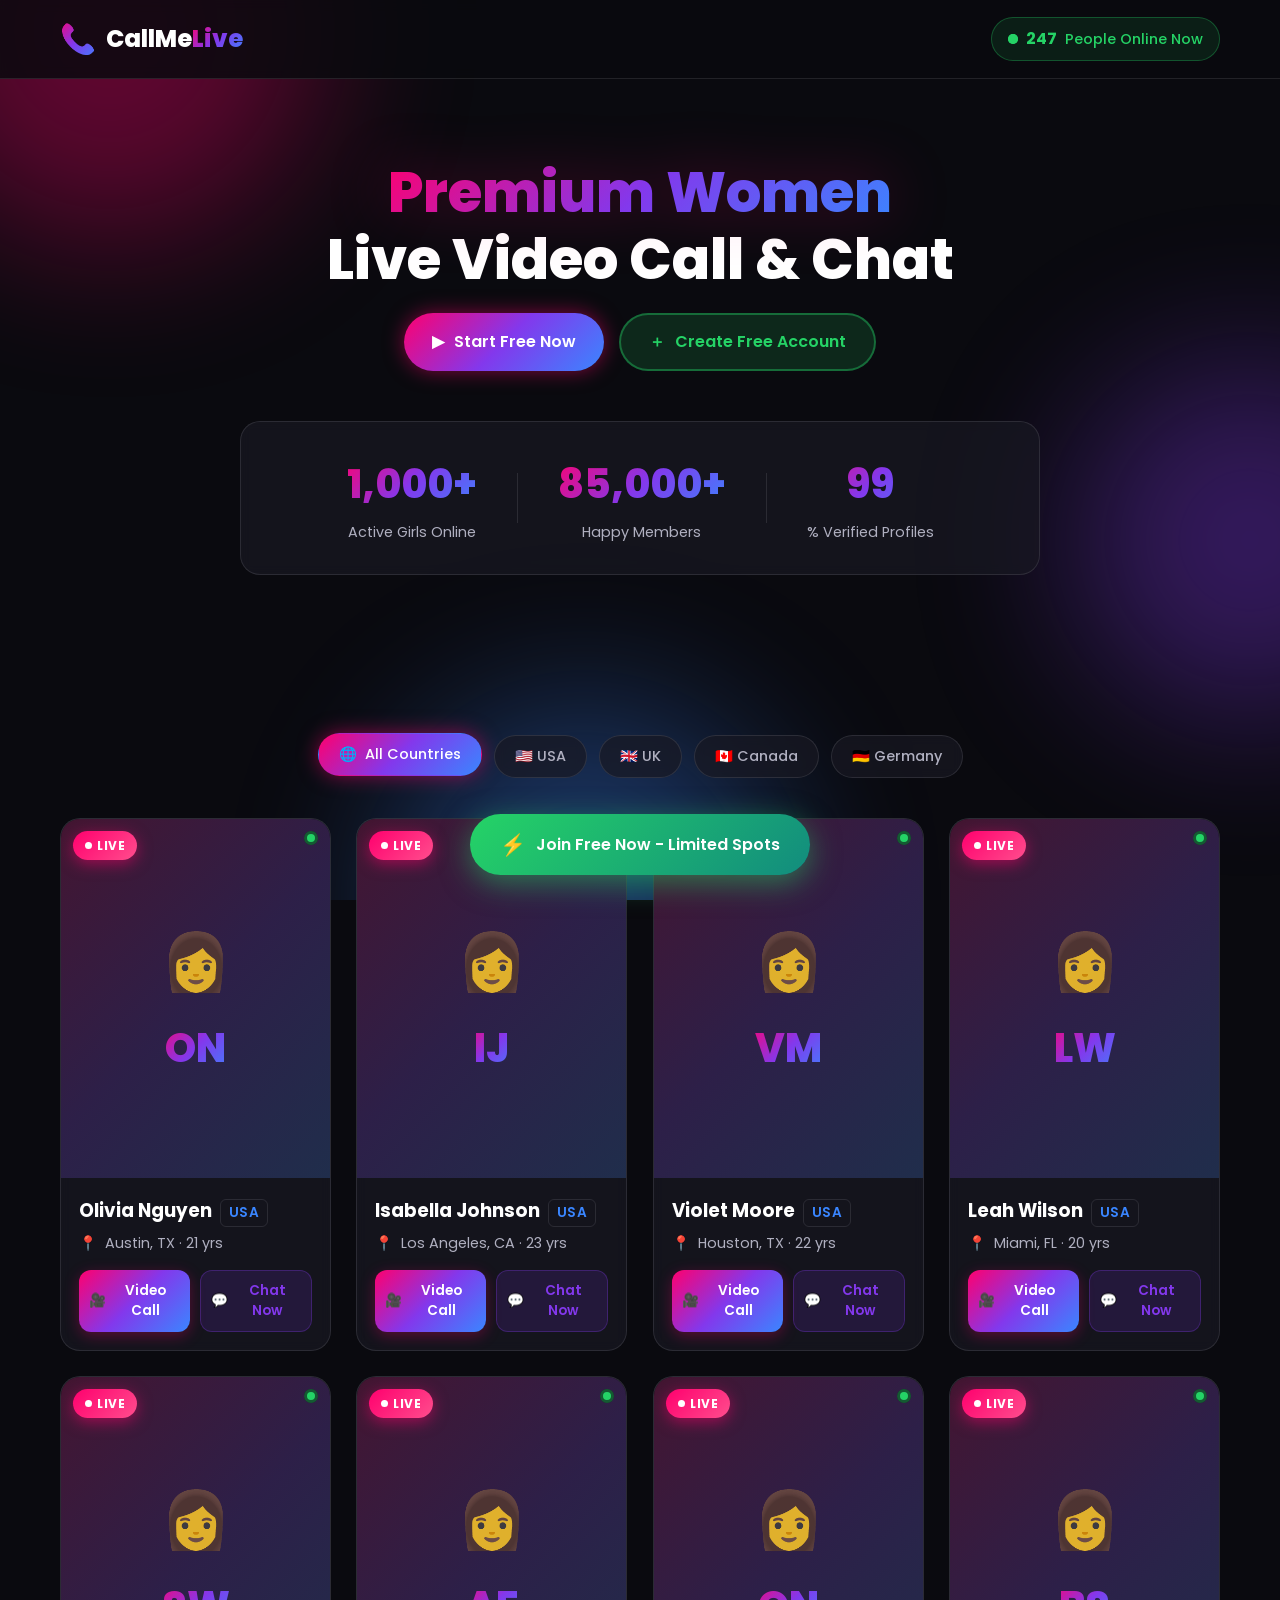
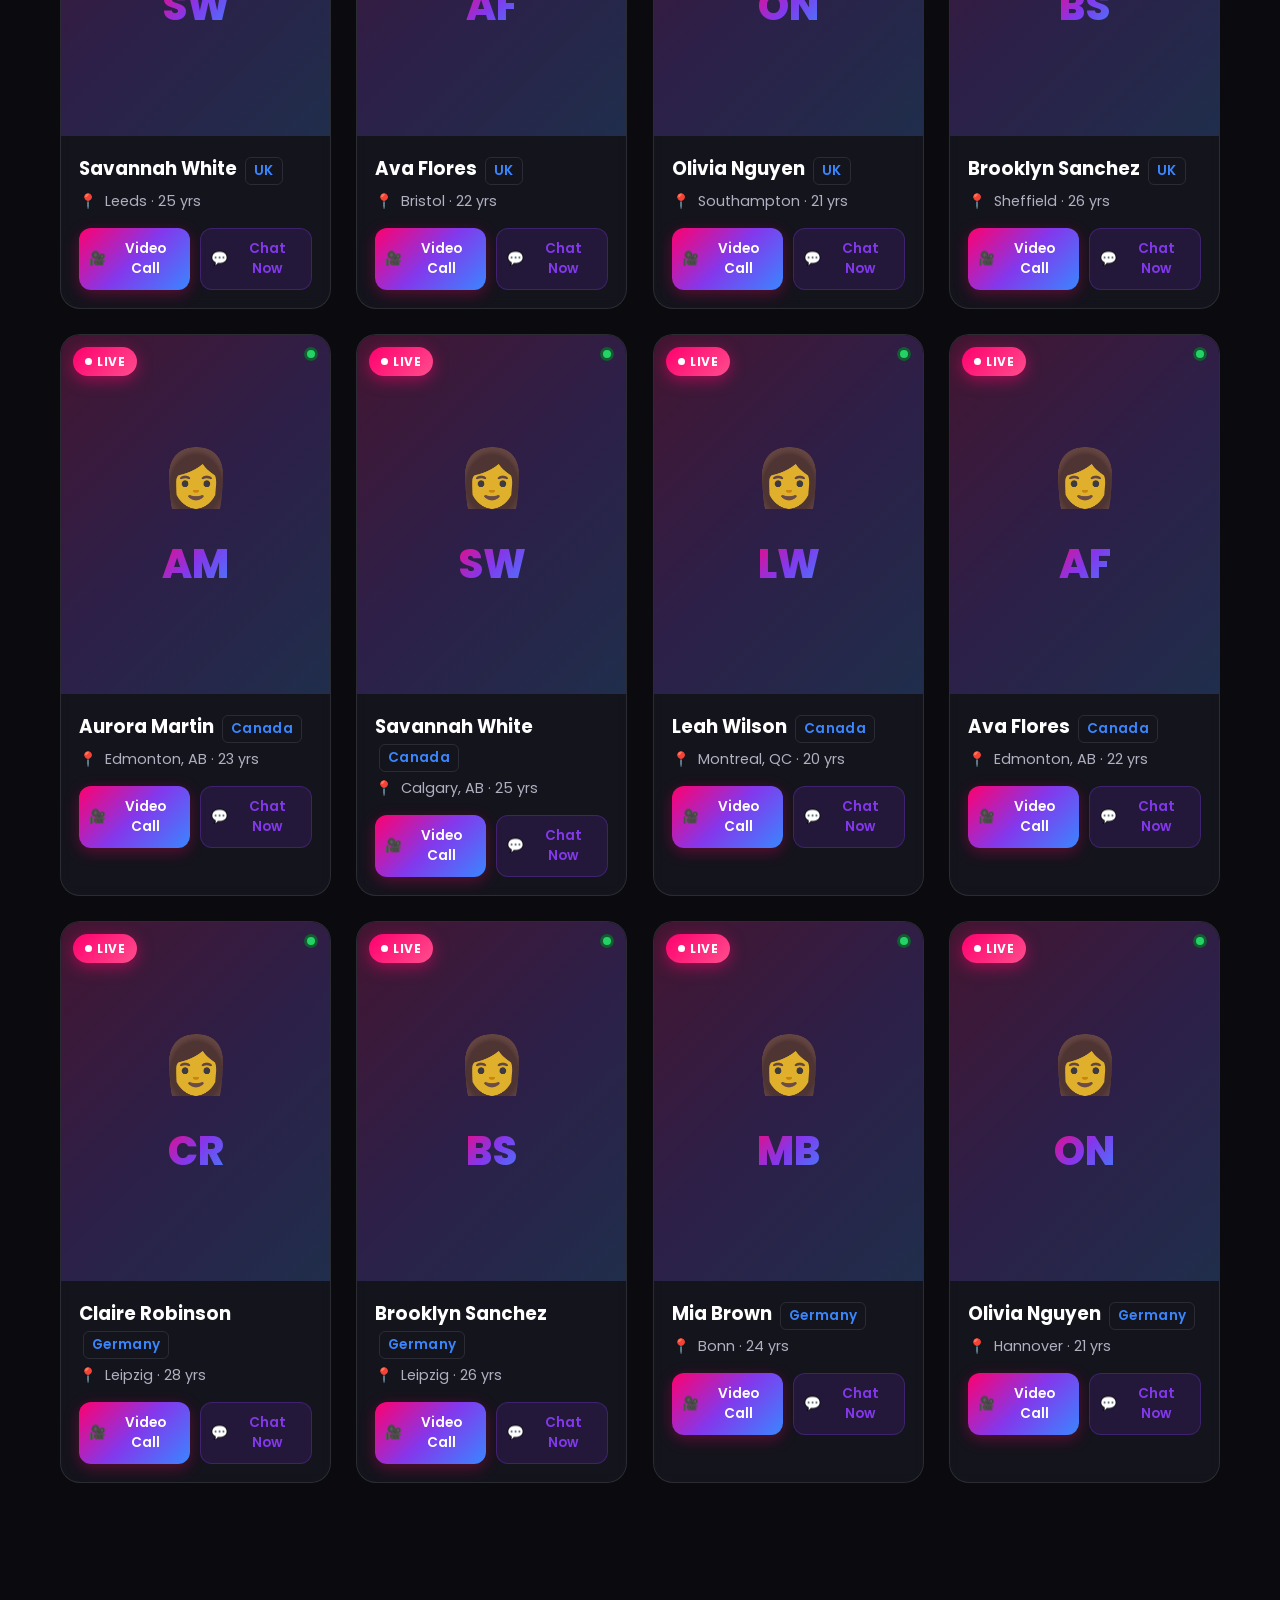
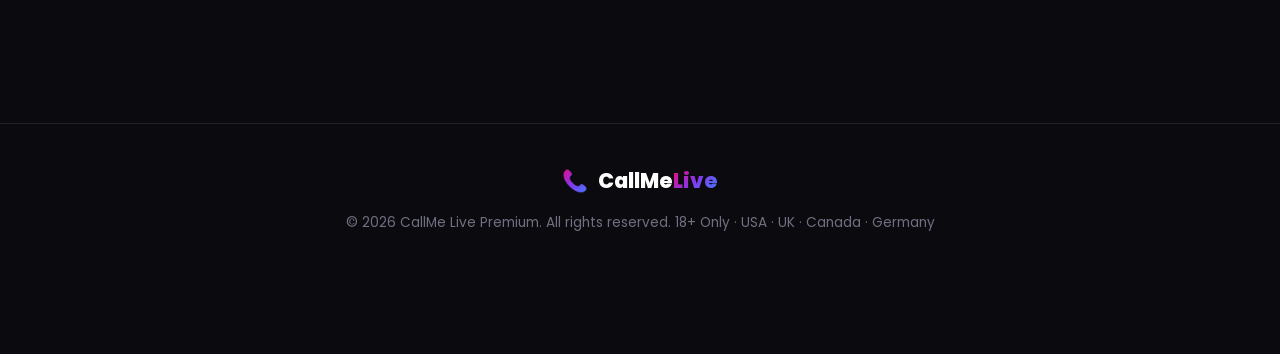
==== index.html @ 384d38f8 "Remove ad placement from dashboard and place banner before countries" ====
<!DOCTYPE html>
<html lang="en">
<head>
    <meta charset="UTF-8">
    <meta name="viewport" content="width=device-width, initial-scale=1.0">
    <meta name="description" content="Meet real women from USA, UK, Canada & Germany. Live video call, voice chat and connect with verified singles online 24/7. Free signup today.">
    <meta name="keywords" content="live call, video chat, USA girls, UK women, Canada dating, Germany singles, online dating, video call dating, meet women online">
    <meta name="author" content="CallMe Live - Premium International Dating">
    <meta property="og:title" content="CallMe Live - USA, UK, CA, DE Real Women Video Call">
    <meta property="og:description" content="1000+ verified women online now from USA, UK, Canada and Germany. Live video chat & dating 24x7. Join free now.">
    <meta property="og:type" content="website">
    <meta property="og:locale" content="en_US">
    <meta name="theme-color" content="#0a0a0f">
    <meta http-equiv="x-dns-prefetch-control" content="on">
    <link rel="dns-prefetch" href="//fonts.googleapis.com">
    <link rel="dns-prefetch" href="//fonts.gstatic.com">
    <link rel="preconnect" href="https://fonts.gstatic.com" crossorigin>
    <link rel="preconnect" href="https://images.unsplash.com" crossorigin>
    <title>CallMe Live - USA UK Canada Germany Real Women Video Chat</title>
    <link rel="stylesheet" href="styles.css?v=portrait-call-side-ads-ready-20260917" media="all">
    <link href="https://fonts.googleapis.com/css2?family=Poppins:wght@400;500;600;700;800&display=swap" rel="stylesheet" media="print" onload="this.media='all'">
    <noscript><link href="https://fonts.googleapis.com/css2?family=Poppins:wght@400;500;600;700;800&display=swap" rel="stylesheet"></noscript>
    <style>
        .fai{display:inline-block;width:1em;height:1em;stroke-width:0;stroke:currentColor;fill:currentColor;flex-shrink:0}
        .skeleton{background:linear-gradient(90deg,#1a1a24 25%,#232332 50%,#1a1a24 75%);background-size:200% 100%;animation:skel 1.4s infinite}
        @keyframes skel{0%{background-position:200% 0}100%{background-position:-200% 0}}
        img:not([src]),img[src=""]{visibility:hidden}
    </style>
</head>
<body>
    <div class="bg-animation">
        <div class="orb orb-1"></div>
        <div class="orb orb-2"></div>
        <div class="orb orb-3"></div>
    </div>
    <header class="header">
        <div class="container">
            <nav class="navbar">
                <div class="logo">
                    <span class="logo-icon" aria-hidden="true">📞</span>
                    <span>CallMe<span class="accent">Live</span></span>
                </div>
                <div id="topHeaderAd" class="header-ad" aria-label="Advertisement" hidden></div>
                <div class="online-badge">
                    <span class="pulse-dot"></span>
                    <span id="onlineCount">218</span> People Online Now
                </div>
            </nav>
        </div>
    </header>

    <section class="hero">
        <div class="container">
            <div class="hero-content">
                <h1 class="hero-title">
                    <span class="gradient-text">Premium Women</span>
                    <br>
                    Live Video Call & Chat
                </h1>
                <div class="hero-actions">
                    <a href="#profiles" class="btn btn-primary">
                        <span aria-hidden="true">▶</span>
                        Start Free Now
                    </a>
                    <a href="#" class="btn btn-secondary" data-action="signup">
                        <span aria-hidden="true">＋</span>
                        Create Free Account
                    </a>
                </div>
                <div class="hero-stats">
                    <div class="stat">
                        <div class="stat-number" data-target="1000">0</div>
                        <div class="stat-label">Active Girls Online</div>
                    </div>
                    <div class="stat-divider"></div>
                    <div class="stat">
                        <div class="stat-number" data-target="85000">0</div>
                        <div class="stat-label">Happy Members</div>
                    </div>
                    <div class="stat-divider"></div>
                    <div class="stat">
                        <div class="stat-number" data-target="99">0</div>
                        <div class="stat-label">% Verified Profiles</div>
                    </div>
                </div>
            </div>
        </div>
    </section>

    <section class="profiles-section" id="profiles">
        <div class="container">
            <aside id="leftSidebarAd" class="sidebar-ad sidebar-ad-left" aria-label="Advertisement" hidden></aside>
            <div id="beforeCountriesAd" class="ad-banner" aria-label="Advertisement">
                <script type="text/javascript">
                    atOptions = {
                        'key' : 'ae982778cb9108a109815c7308549741',
                        'format' : 'iframe',
                        'height' : 90,
                        'width' : 728,
                        'params' : {}
                    };
                </script>
                <script type="text/javascript" src="https://www.highrevenueformat.com/ae982778cb9108a109815c7308549741/invoke.js"></script>
            </div>
            <div class="country-filters" id="countryFilters">
                <button class="filter-btn active" data-country="all">
                    <span aria-hidden="true">🌐</span> All Countries
                </button>
                <button class="filter-btn" data-country="usa">
                    🇺🇸 USA
                </button>
                <button class="filter-btn" data-country="uk">
                    🇬🇧 UK
                </button>
                <button class="filter-btn" data-country="canada">
                    🇨🇦 Canada
                </button>
                <button class="filter-btn" data-country="germany">
                    🇩🇪 Germany
                </button>
            </div>

            <aside id="rightSidebarAd" class="sidebar-ad sidebar-ad-right" aria-label="Advertisement" hidden></aside>

            <div class="profiles-grid" id="profilesGrid">
            </div>
            <div id="bottomAd" class="ad-banner bottom-ad" aria-label="Advertisement" hidden></div>
        </div>
    </section>

    <!--
    <section class="features-section">
        <div class="container">
            <div class="section-header">
                <h2 class="section-title">
                    <span class="emoji glow-yellow">👑</span>
                    Why Choose CallMe Live Premium?
                </h2>
            </div>
            <div class="features-grid">
                <div class="feature-card">
                    <div class="feature-icon glow-purple">
                        <span aria-hidden="true">🔒</span>
                    </div>
                    <h3>100% Private & Secure</h3>
                    <p>End-to-end encrypted calls. Your personal data and identity stay protected at all times.</p>
                </div>
                <div class="feature-card">
                    <div class="feature-icon glow-pink">
                        <span aria-hidden="true">🎥</span>
                    </div>
                    <h3>HD Video Calling</h3>
                    <p>Crystal clear high-definition video calls with no lag. Connect face-to-face anytime, anywhere.</p>
                </div>
                <div class="feature-card">
                    <div class="feature-icon glow-green">
                        <span aria-hidden="true">✅</span>
                    </div>
                    <h3>ID Verified Members</h3>
                    <p>Every profile is manually verified with photo ID. No fake profiles. No bots. Only real people.</p>
                </div>
                <div class="feature-card">
                    <div class="feature-icon glow-blue">
                        <span aria-hidden="true">🌍</span>
                    </div>
                    <h3>Premium Countries Only</h3>
                    <p>Exclusively for USA, UK, Canada & Germany. Meet English-speaking women from top-tier countries.</p>
                </div>
            </div>
        </div>
    </section>
    -->

    <div class="sticky-whatsapp">
        <a href="#" class="wa-btn" data-action="sticky-join">
            <span aria-hidden="true">⚡</span>
            <span>Join Free Now - Limited Spots</span>
        </a>
    </div>

    <aside class="message-popup" id="messagePopup" aria-live="polite" aria-label="New message">
        <button class="popup-close" type="button" aria-label="Close message" data-action="popup-close">&times;</button>
        <div class="popup-profile">
            <img class="popup-avatar" id="popupAvatar" alt="Online profile">
            <div>
                <strong id="popupName">Ava</strong>
                <span class="popup-online"><span class="online-dot"></span> Online now</span>
            </div>
        </div>
        <p id="popupMessage">Hi! I just came online. Want to say hello?</p>
        <div class="popup-actions">
            <a href="#" class="popup-btn popup-reply" data-action="popup-reply">💬 Reply Now</a>
            <a href="#" class="popup-btn popup-call" data-action="popup-call">📞 Call Me</a>
        </div>
    </aside>

    <div class="incoming-call" id="incomingCall" role="dialog" aria-modal="true" aria-label="Incoming call">
        <div class="call-modal">
            <div class="call-ring">
                <div class="ring ring-1"></div>
                <div class="ring ring-2"></div>
                <div class="ring ring-3"></div>
                <div class="call-avatar">
                    <img id="callerAvatar" alt="Incoming caller">
                </div>
            </div>
            <p class="incoming-text">Incoming video call</p>
            <h2 id="callerName">Ava</h2>
            <p class="caller-location" id="callerLocation">USA · Online now</p>
            <div class="call-actions">
                <a href="#" class="call-btn call-decline" data-action="incoming-reject">
                    <span aria-hidden="true">✕</span><span>Reject</span>
                </a>
                <a href="#" class="call-btn call-accept" data-action="incoming-accept">
                    <span aria-hidden="true">📞</span><span>Accept</span>
                </a>
            </div>
        </div>
    </div>

    <section class="live-video-call" id="liveVideoCall" role="dialog" aria-modal="true" aria-label="Video call" hidden>
        <div class="live-video-shell">
            <video id="liveCallBackdrop" class="live-video-backdrop" autoplay muted loop playsinline preload="auto" aria-hidden="true"></video>
            <aside id="liveCallLeftAd" class="live-call-ad-slot live-call-ad-left" aria-label="Advertisement"></aside>
            <aside id="liveCallRightAd" class="live-call-ad-slot live-call-ad-right" aria-label="Advertisement"></aside>
            <div class="live-video-panel">
            <video id="liveCallVideo" autoplay muted loop playsinline webkit-playsinline preload="auto"></video>
            <div class="live-video-top"><span class="live-indicator"><i></i> LIVE</span><span id="liveCallTimer">00:00</span></div>
            <div class="live-video-status" id="liveCallStatus">Connecting…</div>
            <div class="live-video-bottom"><div><strong id="liveCallName">Connecting</strong><span id="liveCallLocation">Video call</span></div><div class="live-video-actions"><button id="liveCallMute" type="button" aria-label="Unmute video">🔇</button><button id="liveCallEnd" class="live-call-end" type="button">End call</button></div></div>
            </div>
        </div>
    </section>

    <footer class="footer">
        <div class="container">
            <div class="footer-content">
                <div class="footer-logo">
                    <span aria-hidden="true">📞</span>
                    <span>CallMe<span class="accent">Live</span></span>
                </div>
                <p>&copy; 2026 CallMe Live Premium. All rights reserved. 18+ Only · USA · UK · Canada · Germany</p>
            </div>
        </div>
    </footer>

    <script src="script.js?v=stable-sidebar-ads-20260917"></script>
</body>
</html>
---- styles.css ----
* {
    margin: 0;
    padding: 0;
    box-sizing: border-box;
}

:root {
    --bg-primary: #0a0a0f;
    --bg-secondary: #12121a;
    --bg-card: rgba(25, 25, 35, 0.7);
    --accent-primary: #ff006e;
    --accent-secondary: #8338ec;
    --accent-tertiary: #3a86ff;
    --accent-whatsapp: #25d366;
    --text-primary: #ffffff;
    --text-secondary: #b0b0c0;
    --text-muted: #707080;
    --glow-primary: 0 0 20px rgba(255, 0, 110, 0.5);
    --glow-secondary: 0 0 20px rgba(131, 56, 236, 0.5);
    --glow-whatsapp: 0 0 20px rgba(37, 211, 102, 0.5);
    --border-glass: rgba(255, 255, 255, 0.1);
    --gradient-primary: linear-gradient(135deg, #ff006e 0%, #8338ec 50%, #3a86ff 100%);
    --gradient-card: linear-gradient(145deg, rgba(255, 0, 110, 0.1) 0%, rgba(131, 56, 236, 0.05) 100%);
}

body {
    font-family: 'Poppins', sans-serif;
    background: var(--bg-primary);
    color: var(--text-primary);
    overflow-x: hidden;
    min-height: 100vh;
    line-height: 1.6;
}

.container {
    max-width: 1200px;
    margin: 0 auto;
    padding: 0 20px;
}

.sidebar-ad {
    position: fixed;
    top: 50%;
    z-index: 20;
    transform: translateY(-50%);
    width: min(300px, 18vw);
    text-align: center;
    overflow: hidden;
}
.sidebar-ad-left { left: 8px; }
.sidebar-ad-right { right: 8px; }
.ad-frame {
    display: block;
    max-width: 100%;
    margin: 0 auto;
    border: 0;
    background: transparent;
}
@media (max-width: 1280px) {
    .sidebar-ad {
        position: static;
        transform: none;
        width: min(728px, calc(100% - 40px));
        max-width: 100%;
        margin: 0 auto 16px;
    }
}

.bg-animation {
    position: fixed;
    top: 0;
    left: 0;
    width: 100%;
    height: 100%;
    z-index: -1;
    overflow: hidden;
    pointer-events: none;
    will-change: transform;
}

.orb {
    position: absolute;
    border-radius: 50%;
    filter: blur(80px);
    opacity: 0.35;
    animation: float 25s infinite ease-in-out;
    will-change: transform;
    contain: layout paint;
}

.orb-1 {
    width: 420px;
    height: 420px;
    background: var(--accent-primary);
    top: -180px;
    left: -100px;
    animation-delay: 0s;
}

.orb-2 {
    width: 360px;
    height: 360px;
    background: var(--accent-secondary);
    top: 40%;
    right: -150px;
    animation-delay: -8s;
}

.orb-3 {
    width: 400px;
    height: 400px;
    background: var(--accent-tertiary);
    bottom: -200px;
    left: 30%;
    animation-delay: -16s;
}

@keyframes float {
    0%, 100% { transform: translate(0, 0) scale(1); }
    25% { transform: translate(40px, -25px) scale(1.08); }
    50% { transform: translate(-25px, 40px) scale(0.96); }
    75% { transform: translate(-40px, -15px) scale(1.04); }
}

.header {
    position: relative;
    padding: 16px 0;
    -webkit-backdrop-filter: blur(6px);
    backdrop-filter: blur(6px);
    background: rgba(10, 10, 15, 0.85);
    border-bottom: 1px solid var(--border-glass);
    position: sticky;
    top: 0;
    z-index: 100;
    contain: layout;
}

.navbar {
    display: flex;
    align-items: center;
    justify-content: space-between;
}

.header-ad {
    flex: 1;
    min-width: 0;
    text-align: center;
    overflow: hidden;
}

.header-ad .ad-frame,
.ad-banner .ad-frame {
    display: block;
    max-width: 100%;
    margin: 0 auto;
    border: 0;
}

.logo {
    display: flex;
    align-items: center;
    gap: 10px;
    font-size: 1.5rem;
    font-weight: 800;
}

.logo-icon {
    font-size: 1.8rem;
    background: var(--gradient-primary);
    -webkit-background-clip: text;
    -webkit-text-fill-color: transparent;
    background-clip: text;
    animation: pulseGlow 2s infinite;
}

.logo .accent {
    background: var(--gradient-primary);
    -webkit-background-clip: text;
    -webkit-text-fill-color: transparent;
    background-clip: text;
}

@keyframes pulseGlow {
    0%, 100% { filter: drop-shadow(0 0 5px rgba(255, 0, 110, 0.5)); }
    50% { filter: drop-shadow(0 0 15px rgba(131, 56, 236, 0.8)); }
}

.online-badge {
    display: flex;
    align-items: center;
    gap: 8px;
    padding: 8px 16px;
    background: rgba(37, 211, 102, 0.1);
    border: 1px solid rgba(37, 211, 102, 0.3);
    border-radius: 50px;
    font-size: 0.9rem;
    font-weight: 500;
    color: var(--accent-whatsapp);
}

.pulse-dot {
    width: 10px;
    height: 10px;
    background: var(--accent-whatsapp);
    border-radius: 50%;
    position: relative;
}

.pulse-dot::before {
    content: '';
    position: absolute;
    top: 0;
    left: 0;
    width: 100%;
    height: 100%;
    background: var(--accent-whatsapp);
    border-radius: 50%;
    animation: pulse 1.5s infinite;
}

.pulse-dot.small {
    width: 7px;
    height: 7px;
}

@keyframes pulse {
    0% { transform: scale(1); opacity: 1; }
    100% { transform: scale(2.5); opacity: 0; }
}

.online-badge #onlineCount {
    font-weight: 700;
    font-size: 1rem;
}

.hero {
    padding: 80px 0 20px;
    text-align: center;
    position: relative;
}

.hero-content {
    max-width: 800px;
    margin: 0 auto;
}

.hero-title {
    font-size: clamp(2rem, 5vw, 3.5rem);
    font-weight: 800;
    line-height: 1.2;
    margin-bottom: 20px;
}

.gradient-text {
    background: var(--gradient-primary);
    -webkit-background-clip: text;
    -webkit-text-fill-color: transparent;
    background-clip: text;
    filter: drop-shadow(0 0 30px rgba(255, 0, 110, 0.3));
}

.hero-actions {
    display: flex;
    gap: 15px;
    justify-content: center;
    flex-wrap: wrap;
    margin-bottom: 50px;
}

.btn {
    display: inline-flex;
    align-items: center;
    gap: 10px;
    padding: 14px 28px;
    border-radius: 50px;
    font-size: 1rem;
    font-weight: 600;
    text-decoration: none;
    cursor: pointer;
    border: none;
    transition: all 0.3s ease;
    position: relative;
    overflow: hidden;
}

.btn::before {
    content: '';
    position: absolute;
    top: 0;
    left: -100%;
    width: 100%;
    height: 100%;
    background: linear-gradient(90deg, transparent, rgba(255, 255, 255, 0.2), transparent);
    transition: left 0.5s ease;
}

.btn:hover::before {
    left: 100%;
}

.btn-primary {
    background: var(--gradient-primary);
    color: white;
    box-shadow: var(--glow-primary);
}

.btn-primary:hover {
    transform: translateY(-3px);
    box-shadow: 0 10px 40px rgba(255, 0, 110, 0.6);
}

.btn-secondary {
    background: rgba(37, 211, 102, 0.15);
    color: var(--accent-whatsapp);
    border: 2px solid rgba(37, 211, 102, 0.4);
}

.btn-secondary:hover {
    background: rgba(37, 211, 102, 0.25);
    transform: translateY(-3px);
    box-shadow: var(--glow-whatsapp);
}

.hero-stats {
    display: flex;
    align-items: center;
    justify-content: center;
    gap: 40px;
    flex-wrap: wrap;
    padding: 30px;
    background: var(--bg-card);
    border: 1px solid var(--border-glass);
    border-radius: 20px;
    -webkit-backdrop-filter: blur(6px);
    backdrop-filter: blur(6px);
    contain: layout paint;
}

.stat {
    text-align: center;
}

.stat-number {
    font-size: clamp(1.8rem, 4vw, 2.5rem);
    font-weight: 800;
    background: var(--gradient-primary);
    -webkit-background-clip: text;
    -webkit-text-fill-color: transparent;
    background-clip: text;
}

.stat-label {
    font-size: 0.9rem;
    color: var(--text-secondary);
    margin-top: 5px;
}

.stat-divider {
    width: 1px;
    height: 50px;
    background: var(--border-glass);
}

.section-header {
    text-align: center;
    margin-bottom: 40px;
}

.section-title {
    font-size: clamp(1.5rem, 3vw, 2.2rem);
    font-weight: 700;
    margin-bottom: 10px;
    display: inline-flex;
    align-items: center;
    gap: 12px;
}

.section-subtitle {
    color: var(--text-secondary);
    font-size: 1rem;
}

.ad-banner {
    width: min(728px, 100%);
    height: 90px;
    margin: 0 auto 30px;
    display: flex;
    align-items: center;
    justify-content: center;
    overflow: hidden;
}

.ad-banner .ad-frame,
.ad-banner iframe {
    display: block;
    width: 728px;
    height: 90px;
    max-width: 100%;
    border: 0;
}

.bottom-ad { margin-top: 30px; margin-bottom: 0; }

/* Banner Links - Hide browser bottom-left URL preview while keeping clean pointer cursor */
.ad-banner a,
.sidebar-ad a,
.header-ad a,
.bottom-ad a,
.ad-frame a,
[data-banner-url],
[data-banner] {
    cursor: pointer !important;
    text-decoration: none;
    display: inline-block;
    outline: none;
}

.ad-banner a *,
.sidebar-ad a *,
.header-ad a *,
.bottom-ad a *,
.ad-frame a *,
[data-banner-url] * {
    cursor: pointer !important;
}

.profiles-section {
    padding: 20px 0 60px;
}

.profiles-grid {
    display: grid;
    grid-template-columns: repeat(auto-fill, minmax(250px, 1fr));
    gap: 25px;
}

.profile-card {
    position: relative;
    background: var(--bg-card);
    border: 1px solid var(--border-glass);
    border-radius: 20px;
    overflow: hidden;
    -webkit-backdrop-filter: blur(6px);
    backdrop-filter: blur(6px);
    transition: transform 0.35s ease, box-shadow 0.35s ease, border-color 0.35s ease;
    cursor: pointer;
    animation: fadeInUp 0.5s ease forwards;
    opacity: 0;
    contain: layout paint style;
    will-change: transform;
}

@keyframes fadeInUp {
    from {
        opacity: 0;
        transform: translateY(30px);
    }
    to {
        opacity: 1;
        transform: translateY(0);
    }
}

.profile-card:hover {
    transform: translateY(-8px);
    border-color: rgba(255, 0, 110, 0.4);
    box-shadow: 0 20px 50px rgba(255, 0, 110, 0.2);
}

.profile-card:nth-child(1) { animation-delay: 0.05s; }
.profile-card:nth-child(2) { animation-delay: 0.1s; }
.profile-card:nth-child(3) { animation-delay: 0.15s; }
.profile-card:nth-child(4) { animation-delay: 0.2s; }
.profile-card:nth-child(5) { animation-delay: 0.25s; }
.profile-card:nth-child(6) { animation-delay: 0.3s; }
.profile-card:nth-child(7) { animation-delay: 0.35s; }
.profile-card:nth-child(8) { animation-delay: 0.4s; }
.profile-card:nth-child(9) { animation-delay: 0.45s; }
.profile-card:nth-child(10) { animation-delay: 0.5s; }
.profile-card:nth-child(11) { animation-delay: 0.55s; }
.profile-card:nth-child(12) { animation-delay: 0.6s; }
.profile-card:nth-child(13) { animation-delay: 0.65s; }
.profile-card:nth-child(14) { animation-delay: 0.7s; }
.profile-card:nth-child(15) { animation-delay: 0.75s; }
.profile-card:nth-child(16) { animation-delay: 0.8s; }

.profile-image-wrapper {
    position: relative;
    width: 100%;
    aspect-ratio: 3/4;
    overflow: hidden;
    background: #1a1a24;
}

.pi-skel {
    position: absolute !important;
    inset: 0 !important;
    z-index: 2 !important;
    width: 100% !important;
    height: 100% !important;
    display: block;
}

.profile-image-wrapper img {
    position: relative;
    z-index: 3;
    width: 100%;
    height: 100%;
    object-fit: cover;
    transition: transform 0.5s ease, opacity 0.25s ease;
    opacity: 0;
    display: block;
}

.profile-image-wrapper img.loaded {
    opacity: 1;
}

.profile-image-wrapper img.loaded ~ .pi-skel,
.profile-image-wrapper img:not([src=""]) + .pi-skel-hidden {
    display: none;
}

.profile-card:hover .profile-image-wrapper img {
    transform: scale(1.08);
}

.pi-fallback {
    position: absolute;
    inset: 0;
    z-index: 1;
    display: flex;
    align-items: center;
    justify-content: center;
    flex-direction: column;
    gap: 10px;
    background: linear-gradient(135deg, rgba(255,0,110,0.18) 0%, rgba(131,56,236,0.18) 50%, rgba(58,134,255,0.18) 100%);
    color: rgba(255,255,255,0.85);
}
.pi-fallback .fi-emoji { font-size: 3.5rem; }
.pi-fallback .fi-init {
    font-size: 2.5rem;
    font-weight: 800;
    background: var(--gradient-primary);
    -webkit-background-clip: text;
    -webkit-text-fill-color: transparent;
    background-clip: text;
}

.live-badge {
    position: absolute;
    top: 12px;
    left: 12px;
    z-index: 10;
    display: inline-flex;
    align-items: center;
    gap: 5px;
    padding: 5px 12px;
    background: linear-gradient(135deg, #ff006e, #ff4d8d);
    border-radius: 50px;
    font-size: 0.75rem;
    font-weight: 700;
    letter-spacing: 0.5px;
    box-shadow: 0 4px 15px rgba(255, 0, 110, 0.5);
    animation: pulseLive 2s infinite;
}

@keyframes pulseLive {
    0%, 100% { box-shadow: 0 4px 15px rgba(255, 0, 110, 0.5); }
    50% { box-shadow: 0 4px 25px rgba(255, 0, 110, 0.8); }
}

.live-badge::before {
    content: '';
    width: 7px;
    height: 7px;
    background: white;
    border-radius: 50%;
    animation: blink 1s infinite;
}

@keyframes blink {
    0%, 100% { opacity: 1; }
    50% { opacity: 0.3; }
}

.online-dot {
    position: absolute;
    top: 12px;
    right: 12px;
    z-index: 10;
    width: 14px;
    height: 14px;
    background: var(--accent-whatsapp);
    border-radius: 50%;
    border: 3px solid var(--bg-primary);
}

.online-dot::after {
    content: '';
    position: absolute;
    top: -3px;
    left: -3px;
    width: calc(100% + 6px);
    height: calc(100% + 6px);
    background: var(--accent-whatsapp);
    border-radius: 50%;
    opacity: 0.4;
    animation: pulse 1.8s infinite;
}

.profile-info {
    padding: 18px;
}

.profile-name {
    font-size: 1.15rem;
    font-weight: 700;
    margin-bottom: 5px;
}

.profile-details {
    display: flex;
    align-items: center;
    gap: 8px;
    color: var(--text-secondary);
    font-size: 0.9rem;
    margin-bottom: 15px;
}

.profile-details span:first-child {
    color: var(--accent-primary);
}

.profile-actions {
    display: flex;
    gap: 10px;
}

.action-btn {
    flex: 1;
    display: flex;
    align-items: center;
    justify-content: center;
    gap: 6px;
    padding: 10px;
    border-radius: 12px;
    border: none;
    cursor: pointer;
    font-size: 0.85rem;
    font-weight: 600;
    transition: all 0.3s ease;
    font-family: inherit;
}

.action-btn.call-btn-main {
    background: var(--gradient-primary);
    color: white;
    box-shadow: 0 4px 15px rgba(255, 0, 110, 0.3);
}

.action-btn.call-btn-main:hover {
    box-shadow: 0 6px 25px rgba(255, 0, 110, 0.6);
    transform: scale(1.03);
}

.action-btn.msg-btn {
    background: rgba(131, 56, 236, 0.15);
    color: var(--accent-secondary);
    border: 1px solid rgba(131, 56, 236, 0.3);
}

.action-btn.msg-btn:hover {
    background: rgba(131, 56, 236, 0.25);
    box-shadow: var(--glow-secondary);
}

.country-filters {
    display: flex;
    flex-wrap: wrap;
    gap: 12px;
    justify-content: center;
    margin-bottom: 40px;
}

.filter-btn {
    display: inline-flex;
    align-items: center;
    gap: 8px;
    padding: 10px 20px;
    background: var(--bg-card);
    border: 1px solid var(--border-glass);
    border-radius: 50px;
    color: var(--text-secondary);
    font-family: inherit;
    font-size: 0.9rem;
    font-weight: 500;
    cursor: pointer;
    transition: all 0.25s ease;
    -webkit-backdrop-filter: blur(6px);
    backdrop-filter: blur(6px);
    contain: layout paint;
}



.filter-btn:hover {
    border-color: rgba(131, 56, 236, 0.5);
    color: var(--text-primary);
    transform: translateY(-2px);
}

.filter-btn.active {
    background: var(--gradient-primary);
    color: white;
    border-color: transparent;
    box-shadow: var(--glow-primary);
    transform: translateY(-2px);
}

.profile-country-flag {
    font-size: 1.1rem;
    margin-left: 6px;
    display: inline-flex;
    align-items: center;
}

.profile-country-name {
    display: inline-block;
    font-size: 0.85rem;
    font-weight: 600;
    margin-left: 4px;
    padding: 2px 8px;
    background: var(--bg-elevated);
    border: 1px solid var(--border-glass);
    border-radius: 6px;
    color: var(--accent-tertiary);
    letter-spacing: 0.3px;
}

.empty-state {
    grid-column: 1 / -1;
    text-align: center;
    padding: 60px 20px;
    color: var(--text-secondary);
    background: var(--bg-card);
    border: 1px dashed var(--border-glass);
    border-radius: 20px;
    -webkit-backdrop-filter: blur(6px);
    backdrop-filter: blur(6px);
    contain: layout paint;
}

.empty-state span:first-child {
    font-size: 3rem;
    margin-bottom: 15px;
    background: var(--gradient-primary);
    -webkit-background-clip: text;
    -webkit-text-fill-color: transparent;
    background-clip: text;
    display: block;
}

.empty-state h3 {
    font-size: 1.3rem;
    margin-bottom: 8px;
    color: var(--text-primary);
}

.features-section {
    padding: 60px 0;
}

.features-grid {
    display: grid;
    grid-template-columns: repeat(auto-fit, minmax(230px, 1fr));
    gap: 25px;
}

.feature-card {
    padding: 30px 25px;
    background: var(--bg-card);
    border: 1px solid var(--border-glass);
    border-radius: 20px;
    -webkit-backdrop-filter: blur(6px);
    backdrop-filter: blur(6px);
    text-align: center;
    transition: transform 0.3s ease, border-color 0.3s ease;
    contain: layout paint;
}

.feature-card:hover {
    transform: translateY(-5px);
    border-color: rgba(131, 56, 236, 0.4);
}

.feature-icon {
    width: 70px;
    height: 70px;
    margin: 0 auto 20px;
    border-radius: 20px;
    display: flex;
    align-items: center;
    justify-content: center;
    font-size: 1.8rem;
    background: rgba(131, 56, 236, 0.1);
}

.feature-card h3 {
    font-size: 1.15rem;
    font-weight: 700;
    margin-bottom: 10px;
}

.feature-card p {
    color: var(--text-secondary);
    font-size: 0.9rem;
}

.glow-red { color: #ff006e; text-shadow: 0 0 20px rgba(255, 0, 110, 0.5); }
.glow-yellow { color: #ffbe0b; text-shadow: 0 0 20px rgba(255, 190, 11, 0.5); }
.glow-purple { color: #8338ec; text-shadow: 0 0 20px rgba(131, 56, 236, 0.5); }
.glow-pink { color: #ff006e; text-shadow: 0 0 20px rgba(255, 0, 110, 0.5); }
.glow-green { color: #25d366; text-shadow: 0 0 20px rgba(37, 211, 102, 0.5); }
.glow-blue { color: #3a86ff; text-shadow: 0 0 20px rgba(58, 134, 255, 0.5); }

.incoming-call {
    position: fixed;
    top: 0;
    left: 0;
    width: 100%;
    height: 100%;
    background: rgba(0, 0, 0, 0.85);
    backdrop-filter: blur(15px);
    z-index: 1000;
    display: none;
    align-items: center;
    justify-content: center;
    animation: fadeIn 0.3s ease;
}

.incoming-call.active {
    display: flex;
}

.live-video-call{position:fixed;inset:0;z-index:1200;padding:0;background:#08080d}.live-video-call[hidden]{display:none}.live-video-shell{position:relative;display:grid;place-items:center;width:100%;height:100vh;height:100dvh;overflow:hidden;background:#08080d}.live-video-backdrop{position:absolute!important;inset:-28px!important;width:calc(100% + 56px)!important;height:calc(100% + 56px)!important;object-fit:cover;filter:blur(24px);opacity:.52;transform:scale(1.04)}.live-video-shell:after{position:absolute;inset:0;z-index:0;content:"";background:rgba(5,5,10,.32)}.live-video-panel{position:relative;z-index:1;width:min(100vw,56.25vh);height:min(100vh,177.777vw);aspect-ratio:9/16;overflow:hidden;background:#08080d;box-shadow:0 0 42px rgba(0,0,0,.5)}@supports(height:100dvh){.live-video-panel{width:min(100vw,56.25dvh);height:min(100dvh,177.777vw)}}.live-video-panel #liveCallVideo{display:block;width:100%;height:100%;object-fit:cover;background:#08080d}.live-video-top,.live-video-bottom{position:absolute;left:0;right:0;display:flex;align-items:center;justify-content:space-between;gap:12px;padding:18px 20px;background:linear-gradient(180deg,rgba(0,0,0,.66),transparent);font-size:.8rem}.live-video-top{top:0}.live-video-bottom{bottom:0;align-items:end;background:linear-gradient(0deg,rgba(0,0,0,.82),transparent)}.live-video-bottom strong,.live-video-bottom span{display:block}.live-video-bottom span{margin-top:2px;color:#d2d2da;font-size:.78rem}.live-indicator{display:inline-flex;align-items:center;gap:7px;padding:5px 9px;border-radius:7px;background:#ee1748;font-weight:800;letter-spacing:.08em}.live-indicator i{width:7px;height:7px;border-radius:50%;background:#fff;animation:blink 1s infinite}.live-video-status{position:absolute;top:50%;left:50%;transform:translate(-50%,-50%);padding:9px 13px;border-radius:20px;background:rgba(0,0,0,.58);font-size:.82rem}.live-video-actions{display:flex;align-items:center;gap:8px}.live-video-actions button{font:inherit;cursor:pointer;border:0;color:#fff}.live-video-actions #liveCallMute{width:42px;height:42px;border-radius:50%;background:rgba(255,255,255,.18)}.live-call-end{padding:11px 15px;border-radius:22px;background:#e51646;font-weight:700}@media(max-width:560px){.live-video-top,.live-video-bottom{padding:16px}.live-video-bottom{padding-bottom:max(20px,env(safe-area-inset-bottom))}}

/* Keep the home page visible behind the portrait call, with its sidebar ads above it. */
.live-video-shell{background:rgba(7,7,12,.32);backdrop-filter:blur(9px);-webkit-backdrop-filter:blur(9px)}
.live-video-backdrop{display:none!important}
.live-video-call{background:transparent}
.live-call-ad-slot{display:none}.video-call-open .sidebar-ad:not([hidden]){position:fixed;top:50%;z-index:1251;display:block;transform:translateY(-50%);width:min(300px,18vw);max-width:18vw;margin:0}.video-call-open .sidebar-ad-left{left:8px}.video-call-open .sidebar-ad-right{right:8px}@media(max-width:800px){.video-call-open .sidebar-ad{display:none!important}}

@keyframes fadeIn {
    from { opacity: 0; }
    to { opacity: 1; }
}

.call-modal {
    text-align: center;
    padding: 40px;
    max-width: 400px;
    width: 90%;
    animation: bounceIn 0.5s ease;
}

@keyframes bounceIn {
    0% { transform: scale(0.8); opacity: 0; }
    50% { transform: scale(1.05); }
    100% { transform: scale(1); opacity: 1; }
}

.call-ring {
    position: relative;
    width: 180px;
    height: 180px;
    margin: 0 auto 25px;
}

.ring {
    position: absolute;
    top: 50%;
    left: 50%;
    transform: translate(-50%, -50%);
    border-radius: 50%;
    border: 2px solid var(--accent-primary);
    opacity: 0;
}

.ring-1 {
    width: 180px;
    height: 180px;
    animation: ringPulse 2s infinite 0s;
}

.ring-2 {
    width: 180px;
    height: 180px;
    animation: ringPulse 2s infinite 0.6s;
}

.ring-3 {
    width: 180px;
    height: 180px;
    animation: ringPulse 2s infinite 1.2s;
}

@keyframes ringPulse {
    0% { transform: translate(-50%, -50%) scale(1); opacity: 0.8; }
    100% { transform: translate(-50%, -50%) scale(1.6); opacity: 0; }
}

.call-avatar {
    position: absolute;
    top: 50%;
    left: 50%;
    transform: translate(-50%, -50%);
    width: 140px;
    height: 140px;
    border-radius: 50%;
    overflow: hidden;
    border: 4px solid var(--accent-primary);
    box-shadow: 0 0 30px rgba(255, 0, 110, 0.6);
}

.call-avatar img {
    width: 100%;
    height: 100%;
    object-fit: cover;
}

.call-live {
    top: auto;
    bottom: 5px;
    left: 50%;
    transform: translateX(-50%);
    font-size: 0.65rem;
    padding: 3px 8px;
}

.incoming-text {
    color: var(--text-secondary);
    font-size: 0.9rem;
    margin-bottom: 5px;
    animation: shakeText 0.5s infinite;
}

@keyframes shakeText {
    0%, 100% { transform: translateX(0); }
    25% { transform: translateX(-2px); }
    75% { transform: translateX(2px); }
}

#callerName {
    font-size: 1.8rem;
    font-weight: 800;
    margin-bottom: 5px;
}

.caller-location {
    color: var(--text-secondary);
    font-size: 0.95rem;
    margin-bottom: 30px;
}

.call-actions {
    display: flex;
    gap: 30px;
    justify-content: center;
    margin-bottom: 20px;
}

.call-btn {
    display: flex;
    flex-direction: column;
    align-items: center;
    gap: 10px;
    width: 80px;
    height: 80px;
    border-radius: 50%;
    border: none;
    cursor: pointer;
    color: white;
    transition: all 0.3s ease;
    position: relative;
}

.call-btn span:first-child {
    position: absolute;
    top: 50%;
    left: 50%;
    transform: translate(-50%, -58%);
    font-size: 1.5rem;
}

.call-btn span:last-child {
    position: absolute;
    bottom: -30px;
    font-size: 0.8rem;
    font-weight: 600;
    font-family: 'Poppins', sans-serif;
    width: 100px;
    text-align: center;
}

.call-decline {
    background: linear-gradient(135deg, #ff4444, #cc0000);
    box-shadow: 0 0 20px rgba(255, 68, 68, 0.5);
}

.call-decline:hover {
    transform: scale(1.1);
    box-shadow: 0 0 35px rgba(255, 68, 68, 0.8);
}

.call-accept {
    background: linear-gradient(135deg, #25d366, #128c7e);
    box-shadow: 0 0 20px rgba(37, 211, 102, 0.5);
    animation: acceptPulse 1.5s infinite;
}

@keyframes acceptPulse {
    0%, 100% { box-shadow: 0 0 20px rgba(37, 211, 102, 0.5); }
    50% { box-shadow: 0 0 40px rgba(37, 211, 102, 0.9); }
}

.call-accept:hover {
    transform: scale(1.1);
}

.call-quick-actions {
    display: flex;
    gap: 15px;
    justify-content: center;
    margin-top: 50px;
}

.quick-btn {
    display: flex;
    align-items: center;
    gap: 8px;
    padding: 10px 20px;
    background: var(--bg-card);
    border: 1px solid var(--border-glass);
    border-radius: 50px;
    color: var(--text-primary);
    cursor: pointer;
    font-family: inherit;
    font-weight: 500;
    transition: all 0.3s ease;
}

.quick-btn:hover {
    border-color: var(--accent-secondary);
    background: rgba(131, 56, 236, 0.15);
}

.quick-btn.whatsapp-quick:hover {
    border-color: var(--accent-whatsapp);
    background: rgba(37, 211, 102, 0.15);
    color: var(--accent-whatsapp);
}

.sticky-whatsapp {
    position: fixed;
    bottom: 25px;
    left: 50%;
    transform: translateX(-50%);
    z-index: 800;
    animation: floatWa 3s ease-in-out infinite;
}

@keyframes floatWa {
    0%, 100% { transform: translateX(-50%) translateY(0); }
    50% { transform: translateX(-50%) translateY(-8px); }
}

.wa-btn {
    display: inline-flex;
    align-items: center;
    gap: 10px;
    padding: 14px 30px;
    background: linear-gradient(135deg, #25d366, #128c7e);
    color: white;
    text-decoration: none;
    border-radius: 50px;
    font-weight: 600;
    font-size: 1rem;
    box-shadow: 0 8px 30px rgba(37, 211, 102, 0.5);
    transition: all 0.3s ease;
    white-space: nowrap;
}

.wa-btn span:first-child {
    font-size: 1.3rem;
}

.wa-btn:hover {
    transform: scale(1.05);
    box-shadow: 0 12px 40px rgba(37, 211, 102, 0.7);
}

.message-popup {
    position: fixed;
    left: 22px;
    bottom: 24px;
    z-index: 900;
    width: min(330px, calc(100vw - 44px));
    padding: 16px;
    background: rgba(18, 18, 26, 0.96);
    border: 1px solid rgba(255, 0, 110, 0.35);
    border-radius: 16px;
    box-shadow: 0 14px 45px rgba(0, 0, 0, 0.45), var(--glow-primary);
    -webkit-backdrop-filter: blur(12px);
    backdrop-filter: blur(12px);
    opacity: 0;
    visibility: hidden;
    transform: translateY(16px);
    transition: opacity 0.3s ease, transform 0.3s ease, visibility 0.3s ease;
}

.message-popup.is-visible {
    opacity: 1;
    visibility: visible;
    transform: translateY(0);
}

.popup-close {
    position: absolute;
    top: 10px;
    right: 10px;
    z-index: 50;
    width: 32px;
    height: 32px;
    border: 0;
    border-radius: 50%;
    background: rgba(255, 255, 255, 0.08);
    color: var(--text-muted);
    font-size: 1.3rem;
    line-height: 1;
    display: flex;
    align-items: center;
    justify-content: center;
    cursor: pointer;
    transition: background 0.2s ease, color 0.2s ease, transform 0.2s ease;
    padding: 0;
}

.popup-close:hover {
    background: rgba(255, 255, 255, 0.2);
    color: #ffffff;
    transform: scale(1.08);
}

.popup-profile {
    display: flex;
    align-items: center;
    gap: 10px;
    padding-right: 20px;
}

.popup-avatar {
    width: 42px;
    height: 42px;
    border-radius: 50%;
    background: var(--gradient-primary);
    object-fit: cover;
}

.popup-profile strong,
.popup-online {
    display: block;
}

.popup-online {
    color: var(--accent-whatsapp);
    font-size: 0.72rem;
}

.popup-online .online-dot {
    position: static;
    display: inline-block;
    width: 7px;
    height: 7px;
    margin-right: 5px;
    vertical-align: middle;
    border: 0;
    border-radius: 50%;
    background: var(--accent-whatsapp);
    box-shadow: 0 0 6px var(--accent-whatsapp);
    animation: none;
}

.popup-online .online-dot::after {
    display: none;
}

.message-popup p {
    margin: 12px 0;
    color: var(--text-secondary);
    font-size: 0.85rem;
    line-height: 1.45;
}

.popup-actions {
    display: flex;
    gap: 8px;
}

.popup-btn {
    flex: 1;
    padding: 9px 8px;
    border-radius: 8px;
    color: white;
    font-size: 0.78rem;
    font-weight: 700;
    text-align: center;
    text-decoration: none;
}

.popup-reply { background: var(--accent-secondary); }
.popup-call { background: var(--accent-primary); }
.popup-btn:hover { filter: brightness(1.15); }

.footer {
    padding: 40px 0 120px;
    border-top: 1px solid var(--border-glass);
    margin-top: 60px;
}

.footer-content {
    display: flex;
    flex-direction: column;
    align-items: center;
    gap: 15px;
    text-align: center;
}

.footer-logo {
    display: flex;
    align-items: center;
    gap: 10px;
    font-size: 1.3rem;
    font-weight: 800;
}

.footer-logo span:first-child {
    background: var(--gradient-primary);
    -webkit-background-clip: text;
    -webkit-text-fill-color: transparent;
    background-clip: text;
}

.footer-logo .accent {
    background: var(--gradient-primary);
    -webkit-background-clip: text;
    -webkit-text-fill-color: transparent;
    background-clip: text;
}

.footer p {
    color: var(--text-muted);
    font-size: 0.85rem;
}

@media (max-width: 768px) {
    .navbar {
        display: grid;
        grid-template-columns: max-content minmax(0, 1fr);
        grid-template-areas:
            "logo online"
            "ad ad";
        align-items: center;
        gap: 8px;
    }

    .logo {
        grid-area: logo;
        flex: 0 1 auto;
        gap: 7px;
        font-size: 1.05rem;
    }

    .logo-icon {
        font-size: 1.3rem;
    }

    .online-badge {
        grid-area: online;
        justify-self: end;
        flex: 0 0 auto;
        width: max-content;
        max-width: 100%;
        gap: 5px;
        padding: 6px 9px;
        font-size: 0.68rem;
        white-space: nowrap;
    }

    .online-badge #onlineCount {
        font-size: 0.78rem;
    }

    .online-badge .pulse-dot {
        width: 8px;
        height: 8px;
    }

    .header-ad {
        grid-area: ad;
        min-width: 0;
        width: 100%;
        flex: 0 0 auto;
    }

    .header-ad:not([hidden]) {
        margin-top: 4px;
    }

    .sidebar-ad {
        width: calc(100% - 28px);
        margin-bottom: 14px;
    }

    .header-ad .ad-frame,
    .sidebar-ad .ad-frame,
    .ad-banner .ad-frame {
        width: 100% !important;
        max-width: 100%;
    }

    .country-filters {
        gap: 8px;
    }

    .filter-btn {
        padding: 8px 14px;
        font-size: 0.8rem;
        gap: 5px;
    }

    .hero {
        padding: 50px 0 40px;
    }

    .hero-stats {
        gap: 20px;
        padding: 20px;
    }

    .stat-divider {
        display: none;
    }

    .hero-actions {
        flex-direction: column;
    }

    .btn {
        width: 100%;
        justify-content: center;
    }

    .profiles-grid {
        grid-template-columns: repeat(2, 1fr);
        gap: 15px;
    }

    .profile-info {
        padding: 12px;
    }

    .profile-name {
        font-size: 0.95rem;
    }

    .profile-details {
        font-size: 0.75rem;
        gap: 4px;
    }

    .profile-actions {
        gap: 6px;
    }

    .action-btn {
        padding: 8px 6px;
        font-size: 0.72rem;
        gap: 4px;
    }

    .action-btn span:first-child {
        font-size: 0.8rem;
    }

    .call-quick-actions {
        flex-direction: column;
    }

    .wa-btn {
        padding: 12px 22px;
        font-size: 0.9rem;
    }

    .message-popup {
        left: 12px;
        bottom: 78px;
    }
}

@media (max-width: 360px) {
    .navbar { gap: 6px; }

    .logo {
        gap: 5px;
        font-size: 0.9rem;
    }

    .logo-icon { font-size: 1.1rem; }

    .online-badge {
        gap: 4px;
        padding: 5px 7px;
        font-size: 0.59rem;
    }

    .online-badge #onlineCount { font-size: 0.68rem; }
    .online-badge .pulse-dot { width: 7px; height: 7px; }
}

@media (max-width: 480px) {
    .profiles-grid {
        grid-template-columns: repeat(2, 1fr);
    }

    .call-modal {
        padding: 20px;
    }

    .call-ring {
        width: 150px;
        height: 150px;
    }

    .call-avatar {
        width: 110px;
        height: 110px;
    }
}

::-webkit-scrollbar {
    width: 8px;
}

::-webkit-scrollbar-track {
    background: var(--bg-primary);
}

::-webkit-scrollbar-thumb {
    background: linear-gradient(180deg, var(--accent-primary), var(--accent-secondary));
    border-radius: 4px;
}

::-webkit-scrollbar-thumb:hover {
    background: linear-gradient(180deg, #ff1a7a, #9345fc);
}

@media (prefers-reduced-motion: reduce) {
    *, *::before, *::after {
        animation-duration: 0.01ms !important;
        animation-iteration-count: 1 !important;
        transition-duration: 0.01ms !important;
    }
    .orb { animation: none; }
    .profile-card { animation: none; opacity: 1; }
}

@media (max-width: 768px) {
    .orb {
        filter: blur(60px);
        opacity: 0.28;
    }
    .header, .hero-stats, .profile-card, .feature-card, .filter-btn, .empty-state {
        -webkit-backdrop-filter: blur(4px);
        backdrop-filter: blur(4px);
    }
}

img {
    -webkit-user-drag: none;
    user-select: none;
}
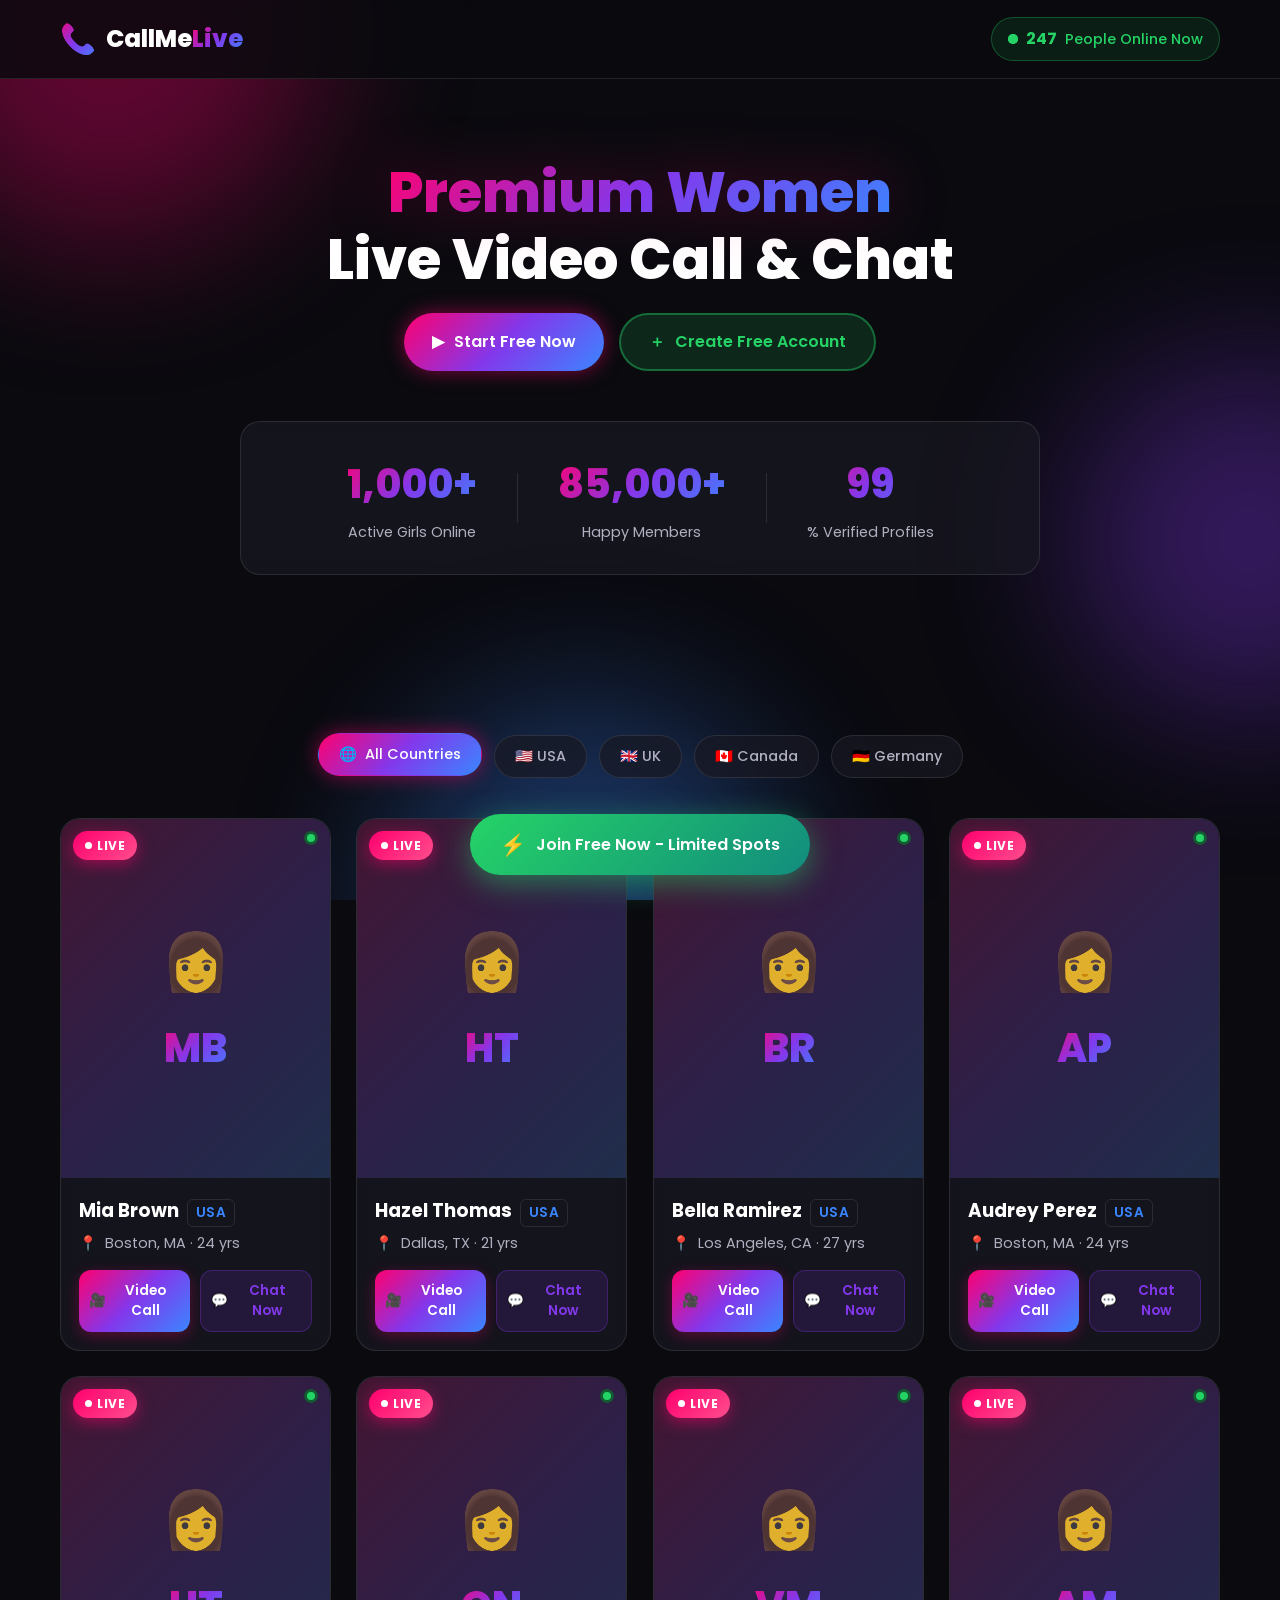
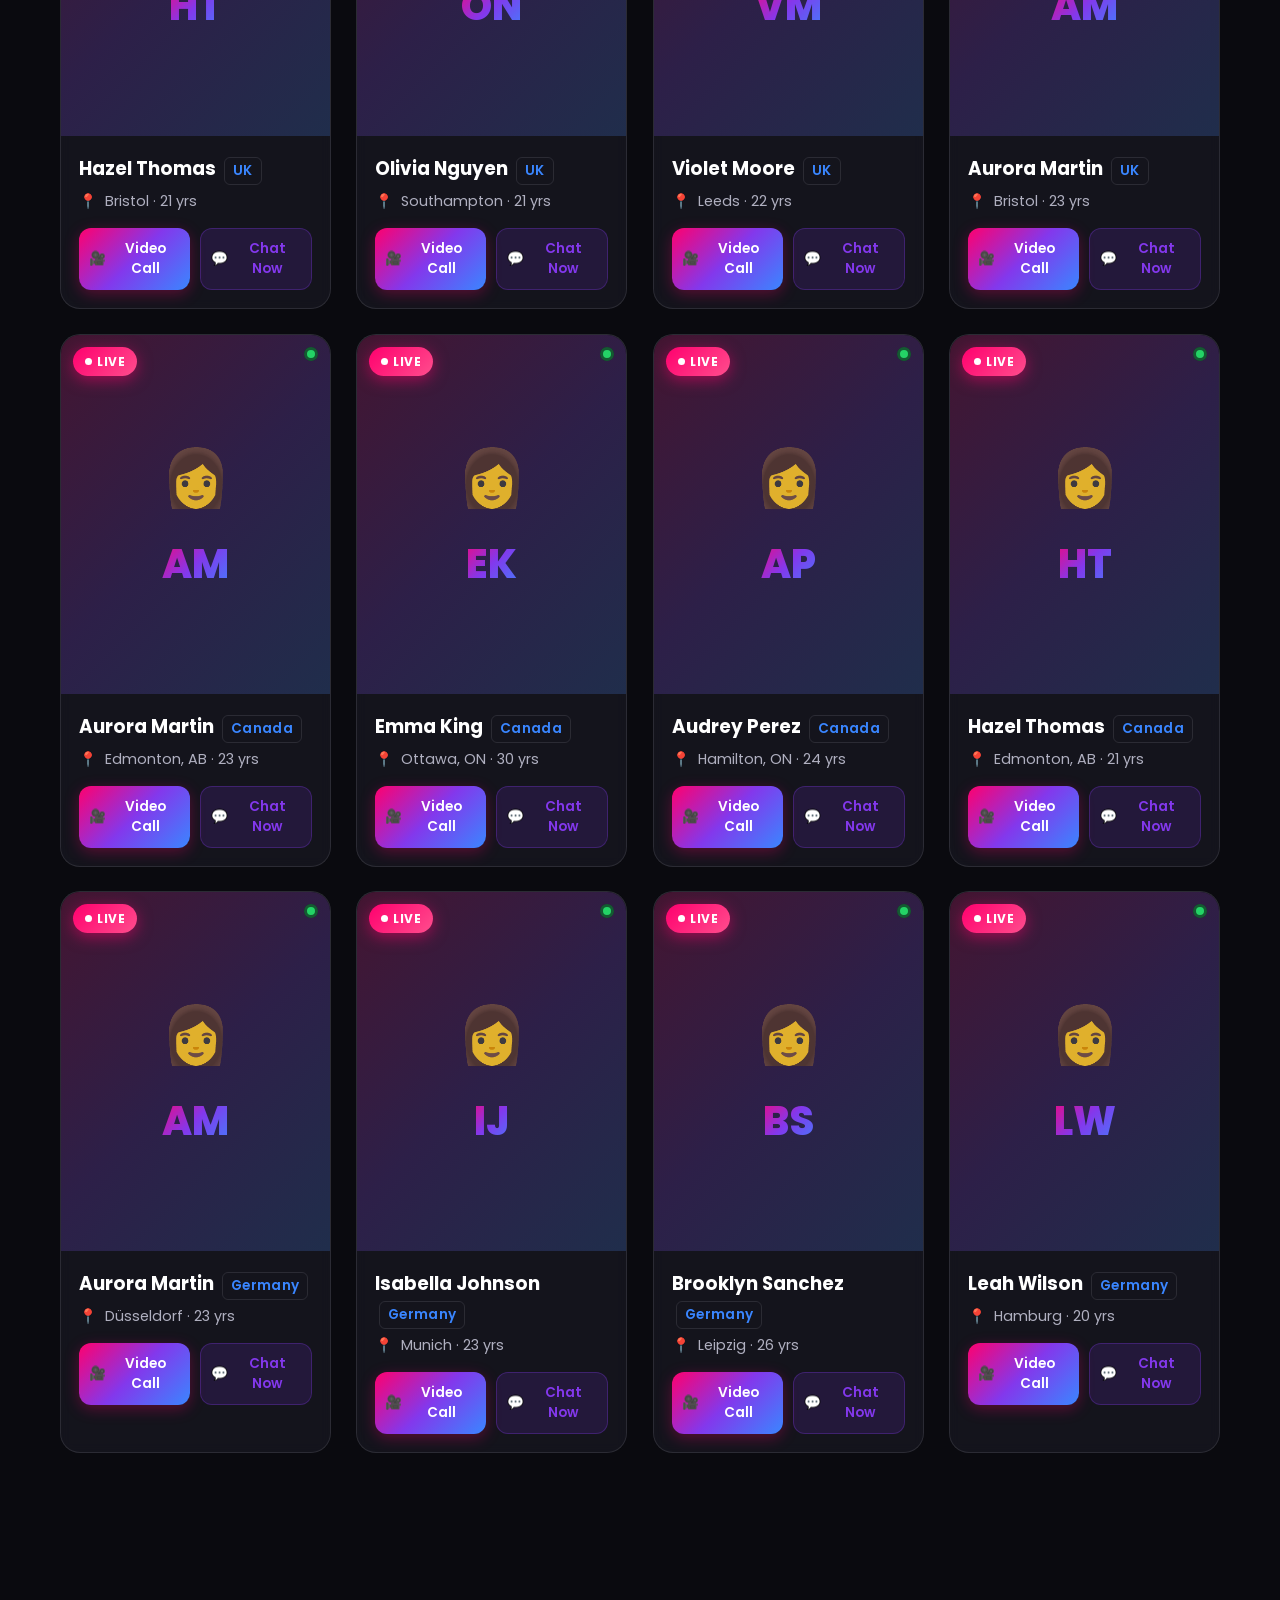
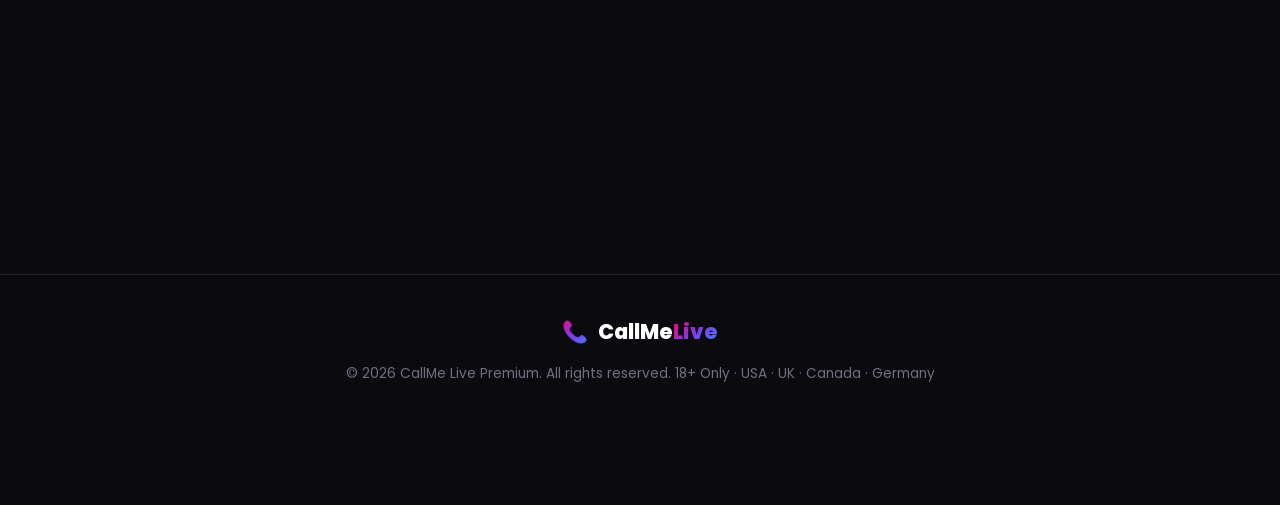
==== commit 753bd6fe: "Place all 5 ad banners across header, sidebars, before countries, and bottom" ====
--- a/index.html
+++ b/index.html
@@ -17,7 +17,7 @@
     <link rel="preconnect" href="https://fonts.gstatic.com" crossorigin>
     <link rel="preconnect" href="https://images.unsplash.com" crossorigin>
     <title>CallMe Live - USA UK Canada Germany Real Women Video Chat</title>
-    <link rel="stylesheet" href="styles.css?v=portrait-call-side-ads-ready-20260917" media="all">
+    <link rel="stylesheet" href="styles.css?v=all-ads-20260926" media="all">
     <link href="https://fonts.googleapis.com/css2?family=Poppins:wght@400;500;600;700;800&display=swap" rel="stylesheet" media="print" onload="this.media='all'">
     <noscript><link href="https://fonts.googleapis.com/css2?family=Poppins:wght@400;500;600;700;800&display=swap" rel="stylesheet"></noscript>
     <style>
@@ -40,7 +40,18 @@
                     <span class="logo-icon" aria-hidden="true">📞</span>
                     <span>CallMe<span class="accent">Live</span></span>
                 </div>
-                <div id="topHeaderAd" class="header-ad" aria-label="Advertisement" hidden></div>
+                <div id="topHeaderAd" class="header-ad" aria-label="Advertisement">
+                    <script type="text/javascript">
+                        atOptions = {
+                            'key' : '320bd4e39ca5b6bd3a3116546d0d1ea5',
+                            'format' : 'iframe',
+                            'height' : 60,
+                            'width' : 468,
+                            'params' : {}
+                        };
+                    </script>
+                    <script type="text/javascript" src="https://www.highrevenueformat.com/320bd4e39ca5b6bd3a3116546d0d1ea5/invoke.js"></script>
+                </div>
                 <div class="online-badge">
                     <span class="pulse-dot"></span>
                     <span id="onlineCount">218</span> People Online Now
@@ -89,7 +100,18 @@
 
     <section class="profiles-section" id="profiles">
         <div class="container">
-            <aside id="leftSidebarAd" class="sidebar-ad sidebar-ad-left" aria-label="Advertisement" hidden></aside>
+            <aside id="leftSidebarAd" class="sidebar-ad sidebar-ad-left" aria-label="Advertisement">
+                <script type="text/javascript">
+                    atOptions = {
+                        'key' : '4891f990ea6bf2e3fbef65f7bc3c0674',
+                        'format' : 'iframe',
+                        'height' : 600,
+                        'width' : 160,
+                        'params' : {}
+                    };
+                </script>
+                <script type="text/javascript" src="https://www.highrevenueformat.com/4891f990ea6bf2e3fbef65f7bc3c0674/invoke.js"></script>
+            </aside>
             <div id="beforeCountriesAd" class="ad-banner" aria-label="Advertisement">
                 <script type="text/javascript">
                     atOptions = {
@@ -120,11 +142,33 @@
                 </button>
             </div>
 
-            <aside id="rightSidebarAd" class="sidebar-ad sidebar-ad-right" aria-label="Advertisement" hidden></aside>
+            <aside id="rightSidebarAd" class="sidebar-ad sidebar-ad-right" aria-label="Advertisement">
+                <script type="text/javascript">
+                    atOptions = {
+                        'key' : '474dd841e86899d2b4e548d925c5755e',
+                        'format' : 'iframe',
+                        'height' : 300,
+                        'width' : 160,
+                        'params' : {}
+                    };
+                </script>
+                <script type="text/javascript" src="https://www.highrevenueformat.com/474dd841e86899d2b4e548d925c5755e/invoke.js"></script>
+            </aside>
 
             <div class="profiles-grid" id="profilesGrid">
             </div>
-            <div id="bottomAd" class="ad-banner bottom-ad" aria-label="Advertisement" hidden></div>
+            <div id="bottomAd" class="ad-banner bottom-ad" aria-label="Advertisement">
+                <script type="text/javascript">
+                    atOptions = {
+                        'key' : 'b7b3c8c13bd2c832cee9aec49c975627',
+                        'format' : 'iframe',
+                        'height' : 250,
+                        'width' : 300,
+                        'params' : {}
+                    };
+                </script>
+                <script type="text/javascript" src="https://www.highrevenueformat.com/b7b3c8c13bd2c832cee9aec49c975627/invoke.js"></script>
+            </div>
         </div>
     </section>
 
--- a/styles.css
+++ b/styles.css
@@ -43,12 +43,19 @@
     top: 50%;
     z-index: 20;
     transform: translateY(-50%);
-    width: min(300px, 18vw);
+    width: 160px;
     text-align: center;
     overflow: hidden;
 }
 .sidebar-ad-left { left: 8px; }
 .sidebar-ad-right { right: 8px; }
+.sidebar-ad iframe {
+    display: block;
+    width: 160px;
+    max-width: 100%;
+    margin: 0 auto;
+    border: 0;
+}
 .ad-frame {
     display: block;
     max-width: 100%;
@@ -56,13 +63,9 @@
     border: 0;
     background: transparent;
 }
-@media (max-width: 1280px) {
+@media (max-width: 1300px) {
     .sidebar-ad {
-        position: static;
-        transform: none;
-        width: min(728px, calc(100% - 40px));
-        max-width: 100%;
-        margin: 0 auto 16px;
+        display: none !important;
     }
 }
 
@@ -146,14 +149,23 @@
     min-width: 0;
     text-align: center;
     overflow: hidden;
+    padding: 0 15px;
 }
 
 .header-ad .ad-frame,
-.ad-banner .ad-frame {
+.header-ad iframe {
     display: block;
+    width: 468px;
+    height: 60px;
     max-width: 100%;
     margin: 0 auto;
     border: 0;
+}
+
+@media (max-width: 820px) {
+    .header-ad {
+        display: none !important;
+    }
 }
 
 .logo {
@@ -399,7 +411,24 @@
     border: 0;
 }
 
-.bottom-ad { margin-top: 30px; margin-bottom: 0; }
+.bottom-ad {
+    width: min(300px, 100%);
+    height: 250px;
+    min-height: 250px;
+    margin: 40px auto 10px;
+    display: flex;
+    align-items: center;
+    justify-content: center;
+    overflow: hidden;
+}
+
+.bottom-ad .ad-frame,
+.bottom-ad iframe {
+    width: 300px !important;
+    height: 250px !important;
+    max-width: 100%;
+    border: 0;
+}
 
 /* Banner Links - Hide browser bottom-left URL preview while keeping clean pointer cursor */
 .ad-banner a,
